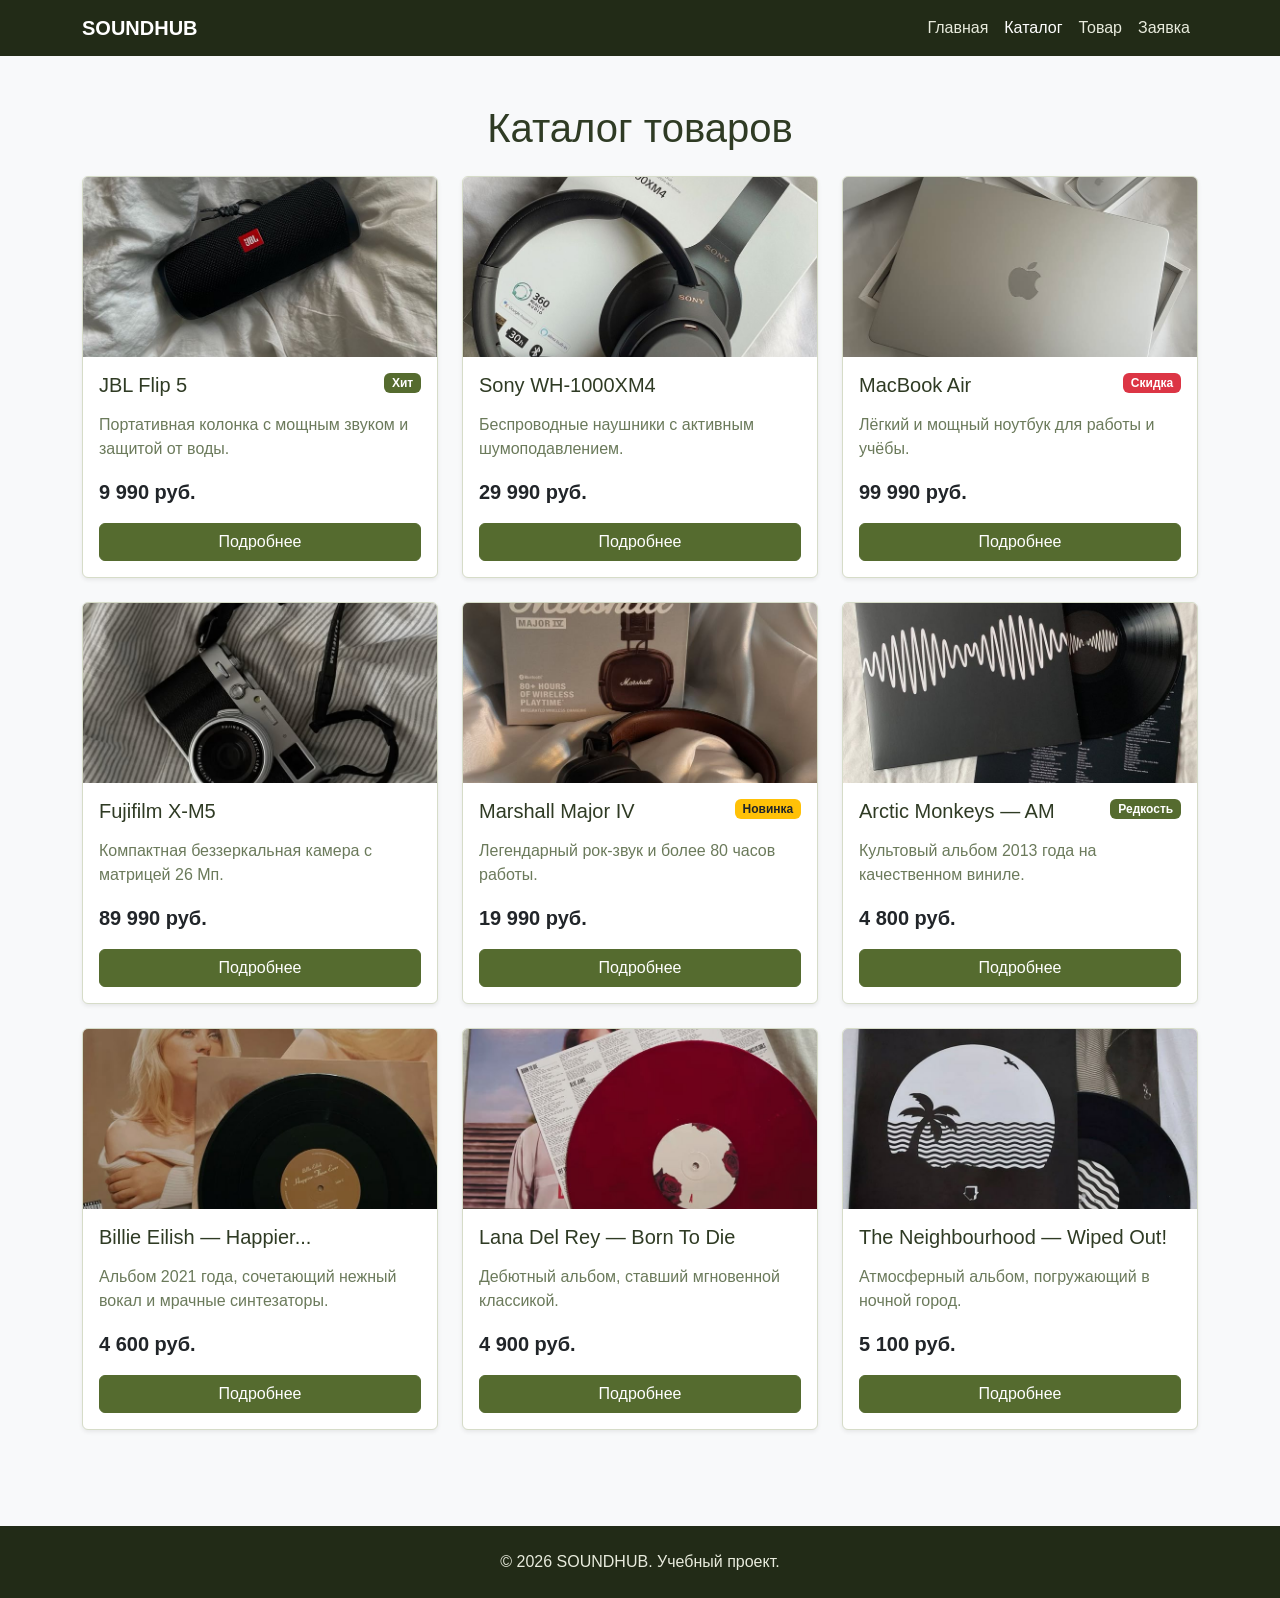
==== catalog.html @ b73f480e "catalog: add new product card" ====
<!DOCTYPE html>
<html lang="ru">
<head>
  <meta charset="UTF-8">
  <meta name="viewport" content="width=device-width, initial-scale=1.0">
  <title>Каталог – SOUNDHUB</title>
  <link href="https://cdn.jsdelivr.net/npm/bootstrap@5.3.3/dist/css/bootstrap.min.css" rel="stylesheet">
  <link rel="stylesheet" href="css/custom.css">
</head>
<body class="bg-light">

  <nav class="navbar navbar-expand-lg navbar-dark bg-dark">
    <div class="container">
      <a class="navbar-brand" href="index.html">SOUNDHUB</a>
      <button class="navbar-toggler" type="button" data-bs-toggle="collapse" data-bs-target="#mainNavbar">
        <span class="navbar-toggler-icon"></span>
      </button>
      <div class="collapse navbar-collapse" id="mainNavbar">
        <ul class="navbar-nav ms-auto">
          <li class="nav-item"><a class="nav-link" href="index.html">Главная</a></li>
          <li class="nav-item"><a class="nav-link active" href="catalog.html">Каталог</a></li>
          <li class="nav-item"><a class="nav-link" href="product.html">Товар</a></li>
          <li class="nav-item"><a class="nav-link" href="order.html">Заявка</a></li>
        </ul>
      </div>
    </div>
  </nav>

  <main class="container my-5">
    <h1 class="mb-4 text-center">Каталог товаров</h1>
    
    <div class="row g-4">
      
      <div class="col-12 col-md-6 col-lg-4">
        <div class="card h-100 shadow-sm">
          <img src="images/flip5.jpg" class="card-img-top" alt="Колонка JBL Flip 5">
          <div class="card-body d-flex flex-column">
            <div class="d-flex justify-content-between align-items-start mb-2">
              <h3 class="card-title h5">JBL Flip 5</h3>
              <span class="badge bg-success">Хит</span>
            </div>
            <p class="card-text text-muted">Портативная колонка с мощным звуком и защитой от воды.</p>
            <p class="fw-bold fs-5 mt-auto">9 990 руб.</p>
            <div class="d-flex gap-2">
              <a href="product.html" class="btn btn-primary w-100">Подробнее</a>
            </div>
          </div>
        </div>
      </div>

      <div class="col-12 col-md-6 col-lg-4">
        <div class="card h-100 shadow-sm">
          <img src="images/SONY.jpg" class="card-img-top" alt="Наушники Sony">
          <div class="card-body d-flex flex-column">
            <div class="d-flex justify-content-between align-items-start mb-2">
              <h3 class="card-title h5">Sony WH-1000XM4</h3>
            </div>
            <p class="card-text text-muted">Беспроводные наушники с активным шумоподавлением.</p>
            <p class="fw-bold fs-5 mt-auto">29 990 руб.</p>
            <div class="d-flex gap-2">
              <a href="product.html" class="btn btn-primary w-100">Подробнее</a>
            </div>
          </div>
        </div>
      </div>

      <div class="col-12 col-md-6 col-lg-4">
        <div class="card h-100 shadow-sm">
          <img src="images/MacBookAir.jpg" class="card-img-top" alt="MacBook Air">
          <div class="card-body d-flex flex-column">
            <div class="d-flex justify-content-between align-items-start mb-2">
              <h3 class="card-title h5">MacBook Air</h3>
              <span class="badge bg-danger">Скидка</span>
            </div>
            <p class="card-text text-muted">Лёгкий и мощный ноутбук для работы и учёбы.</p>
            <p class="fw-bold fs-5 mt-auto">99 990 руб.</p>
            <div class="d-flex gap-2">
              <a href="product.html" class="btn btn-primary w-100">Подробнее</a>
            </div>
          </div>
        </div>
      </div>

      <div class="col-12 col-md-6 col-lg-4">
        <div class="card h-100 shadow-sm">
          <img src="images/Fujifilm_xm5.jpg" class="card-img-top" alt="Fujifilm X-M5">
          <div class="card-body d-flex flex-column">
            <div class="d-flex justify-content-between align-items-start mb-2">
              <h3 class="card-title h5">Fujifilm X-M5</h3>
            </div>
            <p class="card-text text-muted">Компактная беззеркальная камера с матрицей 26 Мп.</p>
            <p class="fw-bold fs-5 mt-auto">89 990 руб.</p>
            <div class="d-flex gap-2">
              <a href="product.html" class="btn btn-primary w-100">Подробнее</a>
            </div>
          </div>
        </div>
      </div>

      <div class="col-12 col-md-6 col-lg-4">
        <div class="card h-100 shadow-sm">
          <img src="images/marshal.jpg" class="card-img-top" alt="Marshall Major IV">
          <div class="card-body d-flex flex-column">
            <div class="d-flex justify-content-between align-items-start mb-2">
              <h3 class="card-title h5">Marshall Major IV</h3>
              <span class="badge bg-warning text-dark">Новинка</span>
            </div>
            <p class="card-text text-muted">Легендарный рок-звук и более 80 часов работы.</p>
            <p class="fw-bold fs-5 mt-auto">19 990 руб.</p>
            <div class="d-flex gap-2">
              <a href="product.html" class="btn btn-primary w-100">Подробнее</a>
            </div>
          </div>
        </div>
      </div>

      <div class="col-12 col-md-6 col-lg-4">
        <div class="card h-100 shadow-sm">
          <img src="images/vinil_arctic.jpg" class="card-img-top" alt="Arctic Monkeys AM">
          <div class="card-body d-flex flex-column">
            <div class="d-flex justify-content-between align-items-start mb-2">
              <h3 class="card-title h5">Arctic Monkeys — AM</h3>
              <span class="badge bg-success">Редкость</span>
            </div>
            <p class="card-text text-muted">Культовый альбом 2013 года на качественном виниле.</p>
            <p class="fw-bold fs-5 mt-auto">4 800 руб.</p>
            <div class="d-flex gap-2">
              <a href="product.html" class="btn btn-primary w-100">Подробнее</a>
            </div>
          </div>
        </div>
      </div>

      <div class="col-12 col-md-6 col-lg-4">
        <div class="card h-100 shadow-sm">
          <img src="images/vinil_Billie.jpg" class="card-img-top" alt="Billie Eilish">
          <div class="card-body d-flex flex-column">
            <div class="d-flex justify-content-between align-items-start mb-2">
              <h3 class="card-title h5">Billie Eilish — Happier...</h3>
            </div>
            <p class="card-text text-muted">Альбом 2021 года, сочетающий нежный вокал и мрачные синтезаторы.</p>
            <p class="fw-bold fs-5 mt-auto">4 600 руб.</p>
            <div class="d-flex gap-2">
              <a href="product.html" class="btn btn-primary w-100">Подробнее</a>
            </div>
          </div>
        </div>
      </div>

      <div class="col-12 col-md-6 col-lg-4">
        <div class="card h-100 shadow-sm">
          <img src="images/vinil_Lana.jpg" class="card-img-top" alt="Lana Del Rey">
          <div class="card-body d-flex flex-column">
            <div class="d-flex justify-content-between align-items-start mb-2">
              <h3 class="card-title h5">Lana Del Rey — Born To Die</h3>
            </div>
            <p class="card-text text-muted">Дебютный альбом, ставший мгновенной классикой.</p>
            <p class="fw-bold fs-5 mt-auto">4 900 руб.</p>
            <div class="d-flex gap-2">
              <a href="product.html" class="btn btn-primary w-100">Подробнее</a>
            </div>
          </div>
        </div>
      </div>

      <div class="col-12 col-md-6 col-lg-4">
        <div class="card h-100 shadow-sm">
          <img src="images/vinil_Neighbourhood.jpg" class="card-img-top" alt="The Neighbourhood">
          <div class="card-body d-flex flex-column">
            <div class="d-flex justify-content-between align-items-start mb-2">
              <h3 class="card-title h5">The Neighbourhood — Wiped Out!</h3>
            </div>
            <p class="card-text text-muted">Атмосферный альбом, погружающий в ночной город.</p>
            <p class="fw-bold fs-5 mt-auto">5 100 руб.</p>
            <div class="d-flex gap-2">
              <a href="product.html" class="btn btn-primary w-100">Подробнее</a>
            </div>
          </div>
        </div>
      </div>

    </div>
  </main>

  <footer class="bg-dark text-white py-4 mt-5">
    <div class="container text-center">
      <p class="mb-0">&copy; 2026 SOUNDHUB. Учебный проект.</p>
    </div>
  </footer>

  <script src="https://cdn.jsdelivr.net/npm/bootstrap@5.3.3/dist/js/bootstrap.bundle.min.js"></script>
</body>
</html>
---- css/custom.css ----
/* =========================================
    Переменные
   ========================================= */
:root {
  --color-bg: #F8F9F3;
  --color-text: #2F3B24;
  --color-muted: #6B7A5B;
  --color-primary: #556B2F;
  --color-primary-dark: #3F4E22;
  --color-border: #D6DCC8;
  --color-surface: #222B17;
  --color-surface-accent: #E8EBDD;
  --color-white: #ffffff;
}

/* =========================================
    каркас страницы
   ========================================= */
body {
  min-height: 100vh;
  display: flex;
  flex-direction: column;
  background-color: var(--color-bg) !important; /* Перебиваем bg-light Bootstrap */
  color: var(--color-text);
  font-family: Arial, sans-serif;
}

main {
  flex: 1;
}

.placeholder-image {
  min-height: 320px;
  background-color: var(--color-surface-accent) !important;
  color: var(--color-muted) !important;
  border-color: var(--color-border) !important;
}

.card-img-top {
  height: 180px;
  object-fit: cover;
}

/* =========================================
    Шапка
   ========================================= */
.navbar.bg-dark {
  background-color: var(--color-surface) !important;
}

.navbar-brand {
  color: var(--color-white) !important;
  font-weight: bold;
}

.navbar-nav .nav-link {
  color: var(--color-surface-accent) !important;
}

.navbar-nav .nav-link:hover,
.navbar-nav .nav-link.active {
  color: var(--color-white) !important;
}

/* =========================================
    Кнопки
   ========================================= */
.btn-primary {
  background-color: var(--color-primary) !important;
  border-color: var(--color-primary) !important;
  color: var(--color-white) !important;
}

.btn-primary:hover,
.btn-primary:focus,
.btn-primary:active {
  background-color: var(--color-primary-dark) !important;
  border-color: var(--color-primary-dark) !important;
}

.btn-outline-primary {
  color: var(--color-primary) !important;
  border-color: var(--color-primary) !important;
}

.btn-outline-primary:hover,
.btn-outline-primary:active {
  background-color: var(--color-primary) !important;
  color: var(--color-white) !important;
}

/* =========================================
  Карточки
   ========================================= */
.card {
  border-color: var(--color-border) !important;
  background-color: var(--color-white);
}

.card-title {
  color: var(--color-text);
}

.bg-success {
  background-color: var(--color-primary) !important;
}

.text-muted {
  color: var(--color-muted) !important;
}

/* =========================================
    Подвал
   ========================================= */
footer.bg-dark {
  background-color: var(--color-surface) !important;
  color: var(--color-surface-accent) !important;
}
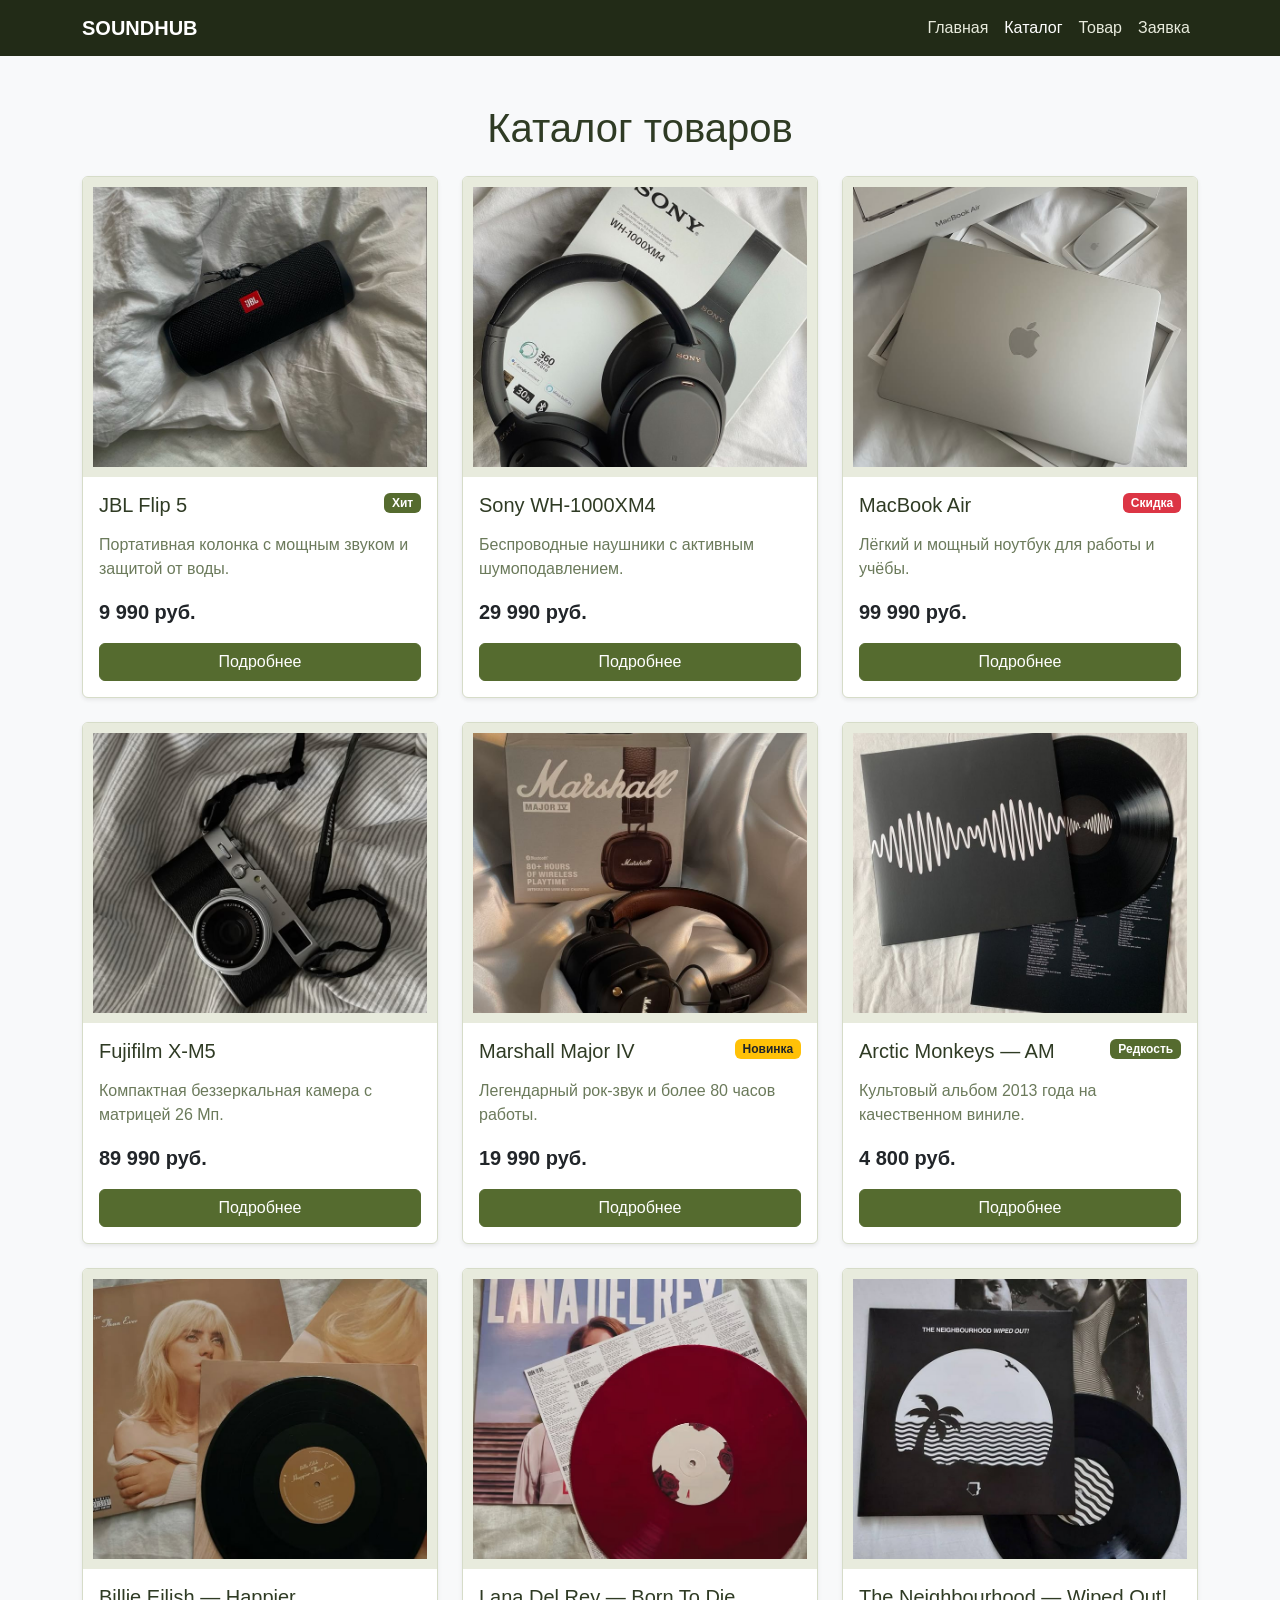
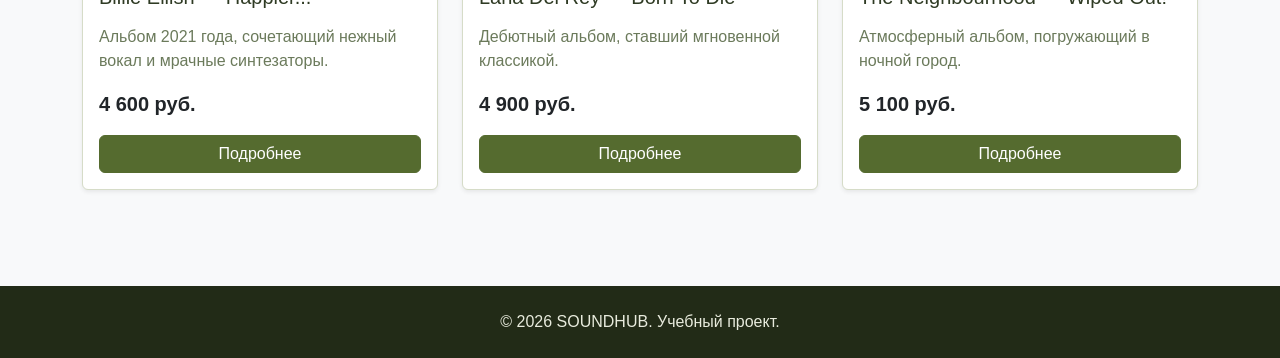
==== commit 6a0fa70e: "add new product and redact link on catalog for product card" ====
--- a/catalog.html
+++ b/catalog.html
@@ -42,7 +42,7 @@
             <p class="card-text text-muted">Портативная колонка с мощным звуком и защитой от воды.</p>
             <p class="fw-bold fs-5 mt-auto">9 990 руб.</p>
             <div class="d-flex gap-2">
-              <a href="product.html" class="btn btn-primary w-100">Подробнее</a>
+              <a href="product-flip5.html" class="btn btn-primary w-100">Подробнее</a>
             </div>
           </div>
         </div>
@@ -58,7 +58,7 @@
             <p class="card-text text-muted">Беспроводные наушники с активным шумоподавлением.</p>
             <p class="fw-bold fs-5 mt-auto">29 990 руб.</p>
             <div class="d-flex gap-2">
-              <a href="product.html" class="btn btn-primary w-100">Подробнее</a>
+              <a href="product-sony.html" class="btn btn-primary w-100">Подробнее</a>
             </div>
           </div>
         </div>
@@ -75,7 +75,7 @@
             <p class="card-text text-muted">Лёгкий и мощный ноутбук для работы и учёбы.</p>
             <p class="fw-bold fs-5 mt-auto">99 990 руб.</p>
             <div class="d-flex gap-2">
-              <a href="product.html" class="btn btn-primary w-100">Подробнее</a>
+              <a href="product-macbook.html" class="btn btn-primary w-100">Подробнее</a>
             </div>
           </div>
         </div>
@@ -91,7 +91,7 @@
             <p class="card-text text-muted">Компактная беззеркальная камера с матрицей 26 Мп.</p>
             <p class="fw-bold fs-5 mt-auto">89 990 руб.</p>
             <div class="d-flex gap-2">
-              <a href="product.html" class="btn btn-primary w-100">Подробнее</a>
+              <a href="product-fujifilm.html" class="btn btn-primary w-100">Подробнее</a>
             </div>
           </div>
         </div>
@@ -108,7 +108,7 @@
             <p class="card-text text-muted">Легендарный рок-звук и более 80 часов работы.</p>
             <p class="fw-bold fs-5 mt-auto">19 990 руб.</p>
             <div class="d-flex gap-2">
-              <a href="product.html" class="btn btn-primary w-100">Подробнее</a>
+              <a href="product-marshall.html" class="btn btn-primary w-100">Подробнее</a>
             </div>
           </div>
         </div>
@@ -125,7 +125,7 @@
             <p class="card-text text-muted">Культовый альбом 2013 года на качественном виниле.</p>
             <p class="fw-bold fs-5 mt-auto">4 800 руб.</p>
             <div class="d-flex gap-2">
-              <a href="product.html" class="btn btn-primary w-100">Подробнее</a>
+              <a href="product-arctic.html" class="btn btn-primary w-100">Подробнее</a>
             </div>
           </div>
         </div>
@@ -141,7 +141,7 @@
             <p class="card-text text-muted">Альбом 2021 года, сочетающий нежный вокал и мрачные синтезаторы.</p>
             <p class="fw-bold fs-5 mt-auto">4 600 руб.</p>
             <div class="d-flex gap-2">
-              <a href="product.html" class="btn btn-primary w-100">Подробнее</a>
+              <a href="product-billie.html" class="btn btn-primary w-100">Подробнее</a>
             </div>
           </div>
         </div>
@@ -157,7 +157,7 @@
             <p class="card-text text-muted">Дебютный альбом, ставший мгновенной классикой.</p>
             <p class="fw-bold fs-5 mt-auto">4 900 руб.</p>
             <div class="d-flex gap-2">
-              <a href="product.html" class="btn btn-primary w-100">Подробнее</a>
+              <a href="product-lana.html" class="btn btn-primary w-100">Подробнее</a>
             </div>
           </div>
         </div>
@@ -173,7 +173,7 @@
             <p class="card-text text-muted">Атмосферный альбом, погружающий в ночной город.</p>
             <p class="fw-bold fs-5 mt-auto">5 100 руб.</p>
             <div class="d-flex gap-2">
-              <a href="product.html" class="btn btn-primary w-100">Подробнее</a>
+              <a href="product-neighbourhood.html" class="btn btn-primary w-100">Подробнее</a>
             </div>
           </div>
         </div>
--- a/css/custom.css
+++ b/css/custom.css
@@ -37,8 +37,11 @@
 }
 
 .card-img-top {
-  height: 180px;
+  height: 300px;
+  object-fit: contain;
+  background-color: var(--color-surface-accent);
   object-fit: cover;
+  padding: 10px;
 }
 
 /* =========================================
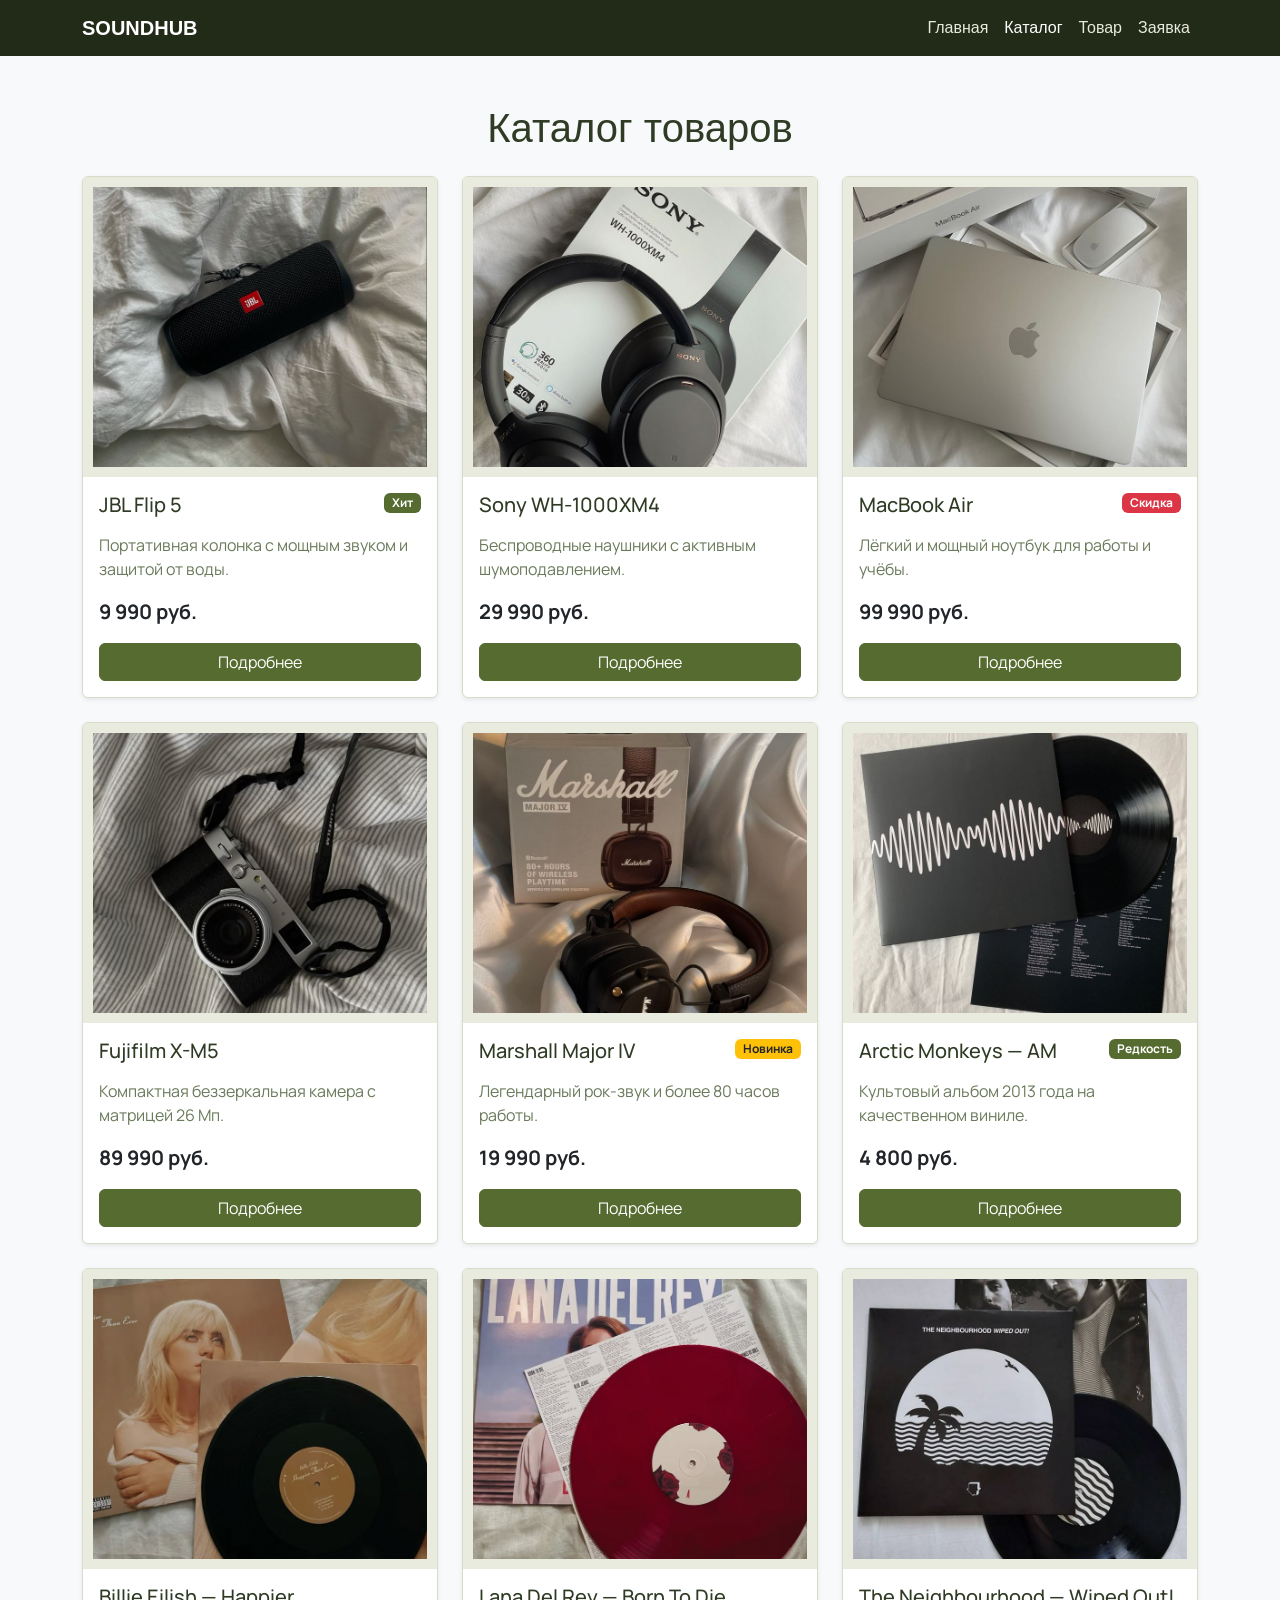
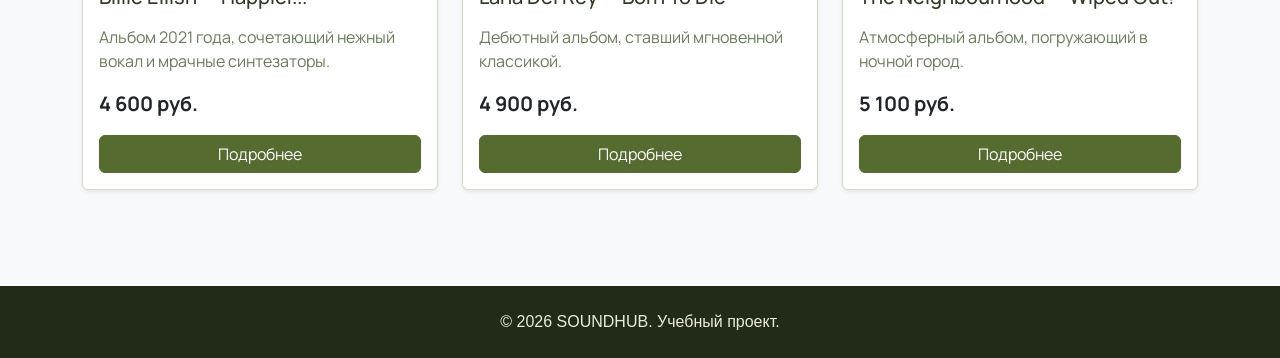
==== commit df084a3e: "style: update text font" ====
--- a/catalog.html
+++ b/catalog.html
@@ -1,6 +1,11 @@
 <!DOCTYPE html>
 <html lang="ru">
 <head>
+
+  <link rel="preconnect" href="https://fonts.googleapis.com">
+  <link rel="preconnect" href="https://fonts.gstatic.com" crossorigin>
+  <link href="https://fonts.googleapis.com/css2?family=Manrope:wght@400;700&display=swap" rel="stylesheet">
+
   <meta charset="UTF-8">
   <meta name="viewport" content="width=device-width, initial-scale=1.0">
   <title>Каталог – SOUNDHUB</title>
--- a/css/custom.css
+++ b/css/custom.css
@@ -11,11 +11,18 @@
   --color-surface: #222B17;
   --color-surface-accent: #E8EBDD;
   --color-white: #ffffff;
+
+  --bs-font-sans-serif: 'Manrope', -apple-system, BlinkMacSystemFont, 'Segoe UI', Roboto, 'Helvetica Neue', Arial, sans-serif;
 }
 
 /* =========================================
     каркас страницы
    ========================================= */
+   
+body, .btn, .form-control, .form-select, .dropdown-menu, .modal-title, .card {
+  font-family: var(--bs-font-sans-serif);
+}
+
 body {
   min-height: 100vh;
   display: flex;
@@ -118,4 +125,40 @@
 footer.bg-dark {
   background-color: var(--color-surface) !important;
   color: var(--color-surface-accent) !important;
+}
+
+/* =========================================
+   Адаптация под мобильные телефоны
+   ========================================= */
+@media (max-width: 768px) {
+
+  .container {
+    padding-left: 15px;
+    padding-right: 15px;
+  }
+
+  h1, .display-5 {
+    font-size: 2rem !important;
+  }
+  h2 {
+    font-size: 1.5rem !important;
+  }
+
+  .hero-actions .btn,
+  .d-flex.gap-2 .btn {
+    width: 100%;
+    margin-bottom: 10px;
+  }
+
+  body {
+    overflow-x: hidden;
+  }
+
+  .card-img-top {
+    height: 250px;
+  }
+
+  .card-text {
+    font-size: 0.95rem;
+  }
 }
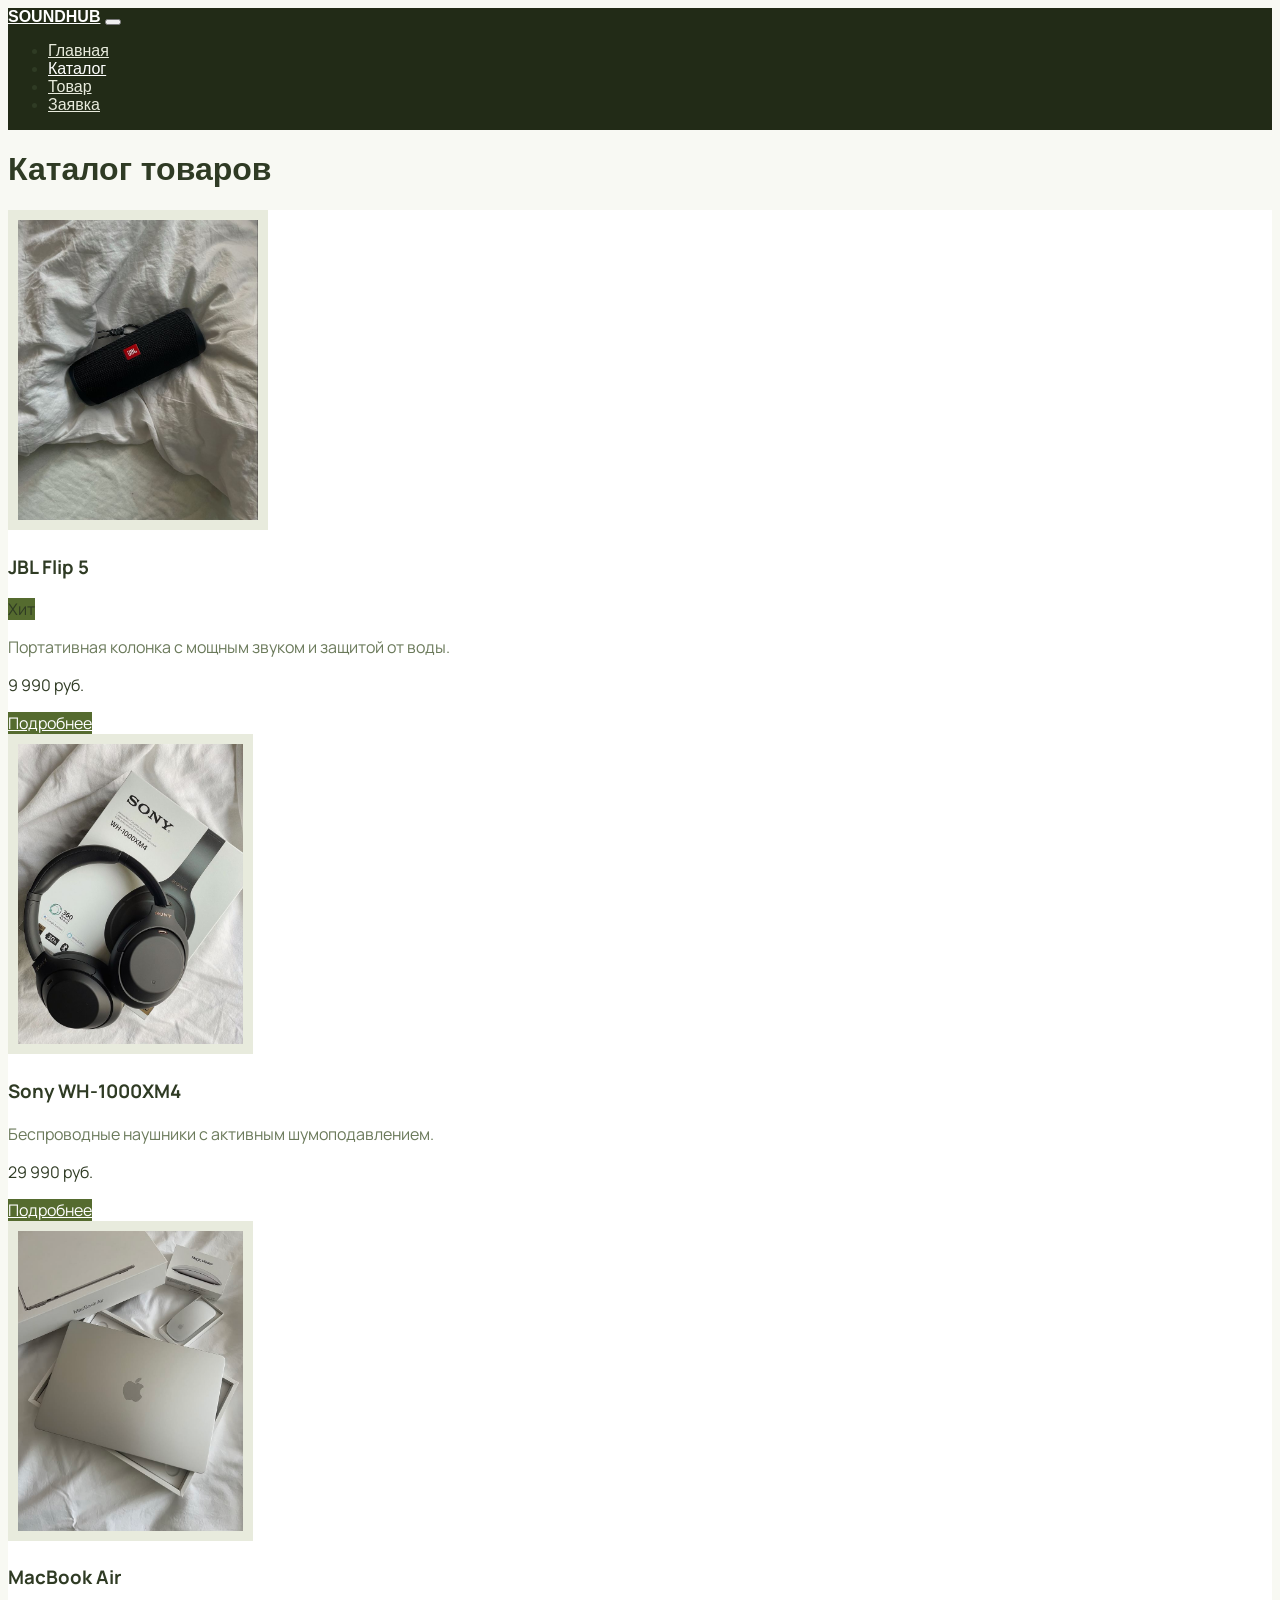
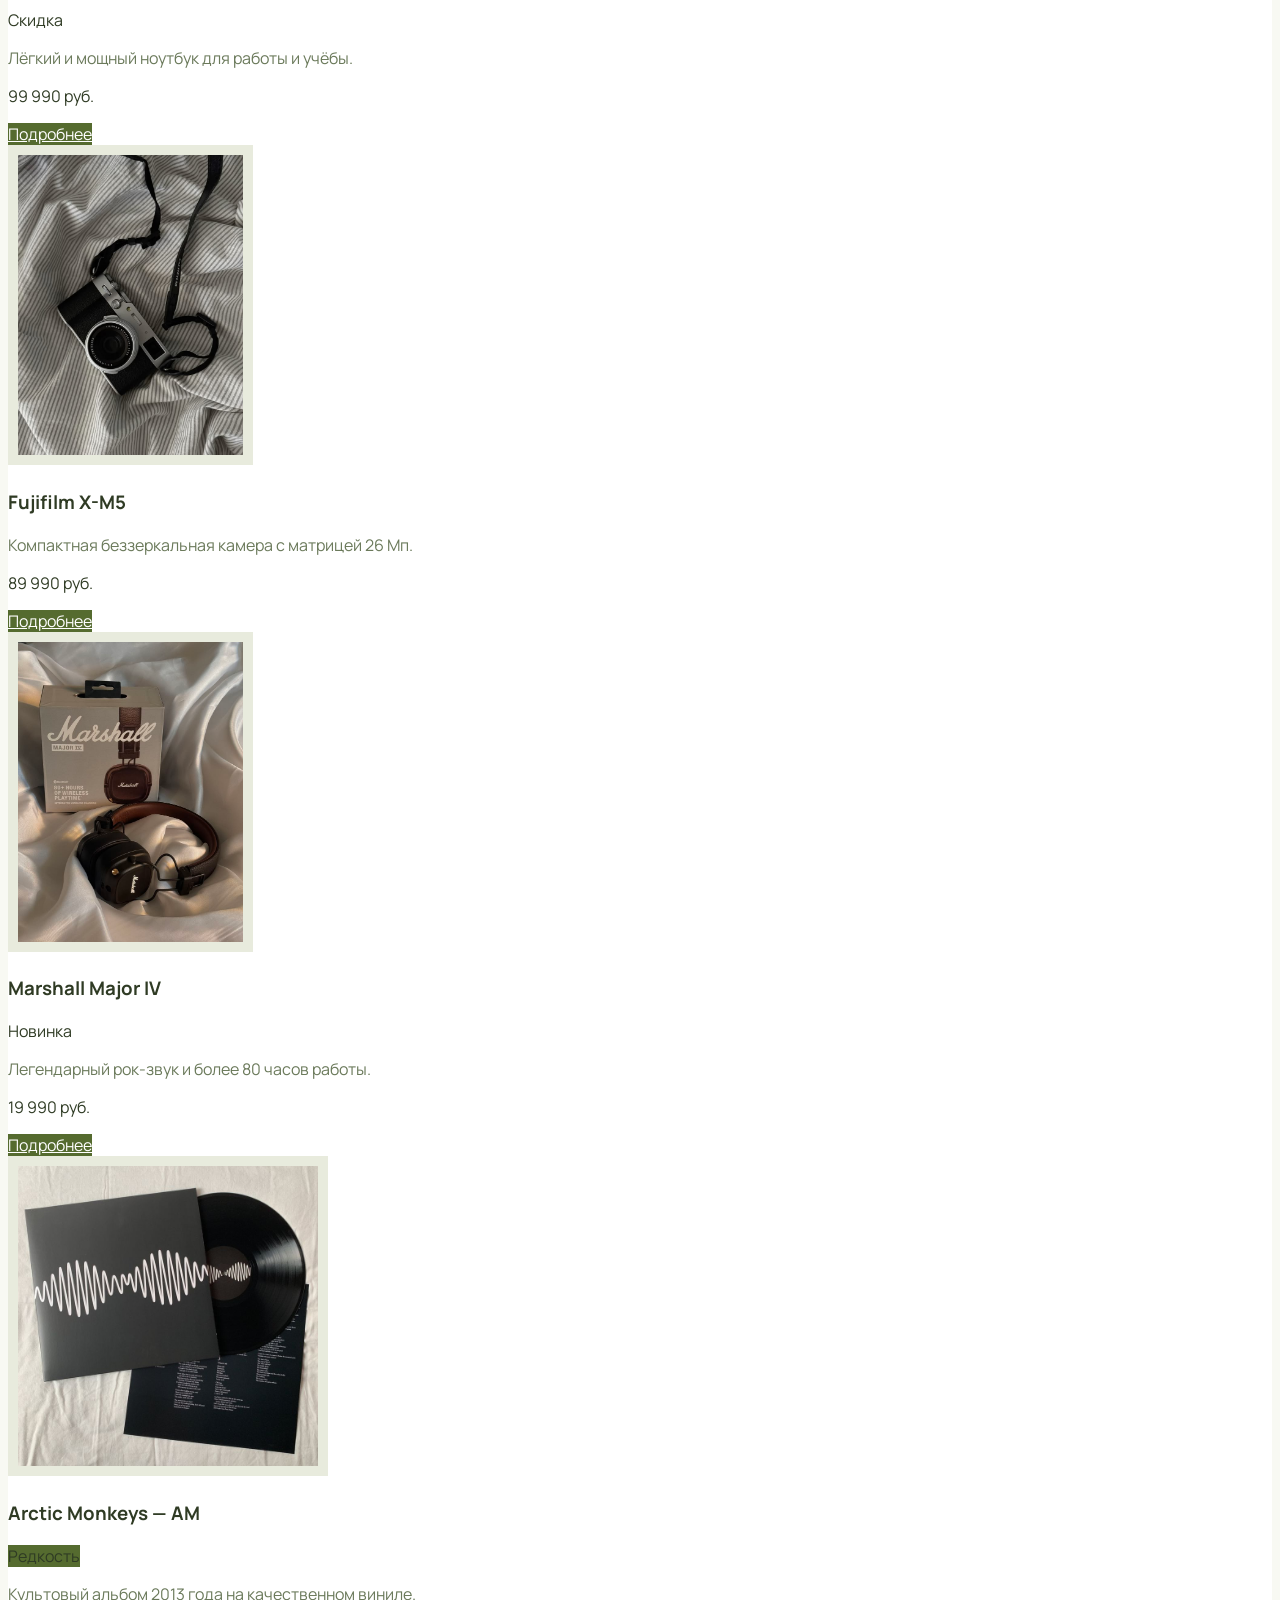
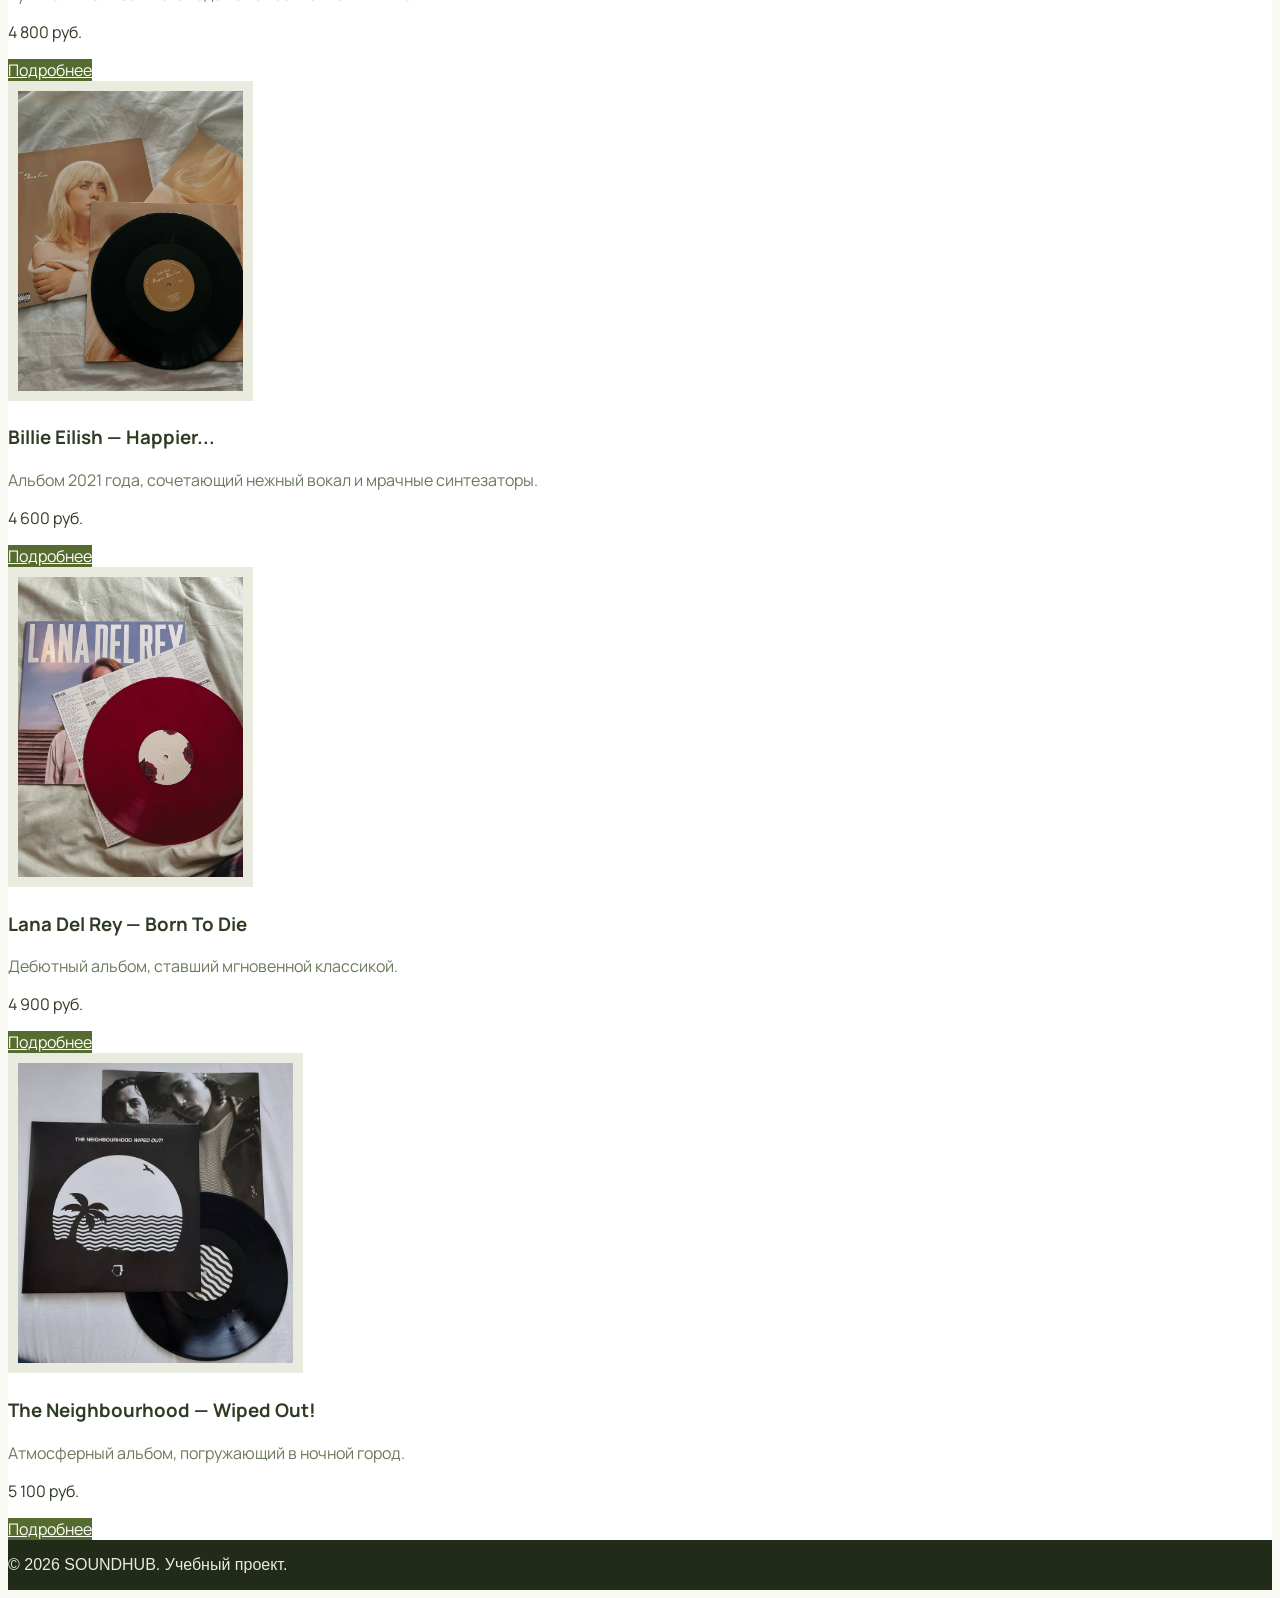
==== commit 5ee1ac96: "local connection style" ====
--- a/catalog.html
+++ b/catalog.html
@@ -9,7 +9,7 @@
   <meta charset="UTF-8">
   <meta name="viewport" content="width=device-width, initial-scale=1.0">
   <title>Каталог – SOUNDHUB</title>
-  <link href="https://cdn.jsdelivr.net/npm/bootstrap@5.3.3/dist/css/bootstrap.min.css" rel="stylesheet">
+  <link rel="stylesheet" href="css/bootstrap.min.css">
   <link rel="stylesheet" href="css/custom.css">
 </head>
 <body class="bg-light">
@@ -193,6 +193,6 @@
     </div>
   </footer>
 
-  <script src="https://cdn.jsdelivr.net/npm/bootstrap@5.3.3/dist/js/bootstrap.bundle.min.js"></script>
+  <script src="js/bootstrap.bundle.min.js"></script>
 </body>
 </html>
--- a/css/custom.css
+++ b/css/custom.css
@@ -75,6 +75,7 @@
 /* =========================================
     Кнопки
    ========================================= */
+
 .btn-primary {
   background-color: var(--color-primary) !important;
   border-color: var(--color-primary) !important;
@@ -102,6 +103,7 @@
 /* =========================================
   Карточки
    ========================================= */
+
 .card {
   border-color: var(--color-border) !important;
   background-color: var(--color-white);
@@ -122,6 +124,7 @@
 /* =========================================
     Подвал
    ========================================= */
+
 footer.bg-dark {
   background-color: var(--color-surface) !important;
   color: var(--color-surface-accent) !important;
@@ -130,6 +133,7 @@
 /* =========================================
    Адаптация под мобильные телефоны
    ========================================= */
+   
 @media (max-width: 768px) {
 
   .container {
